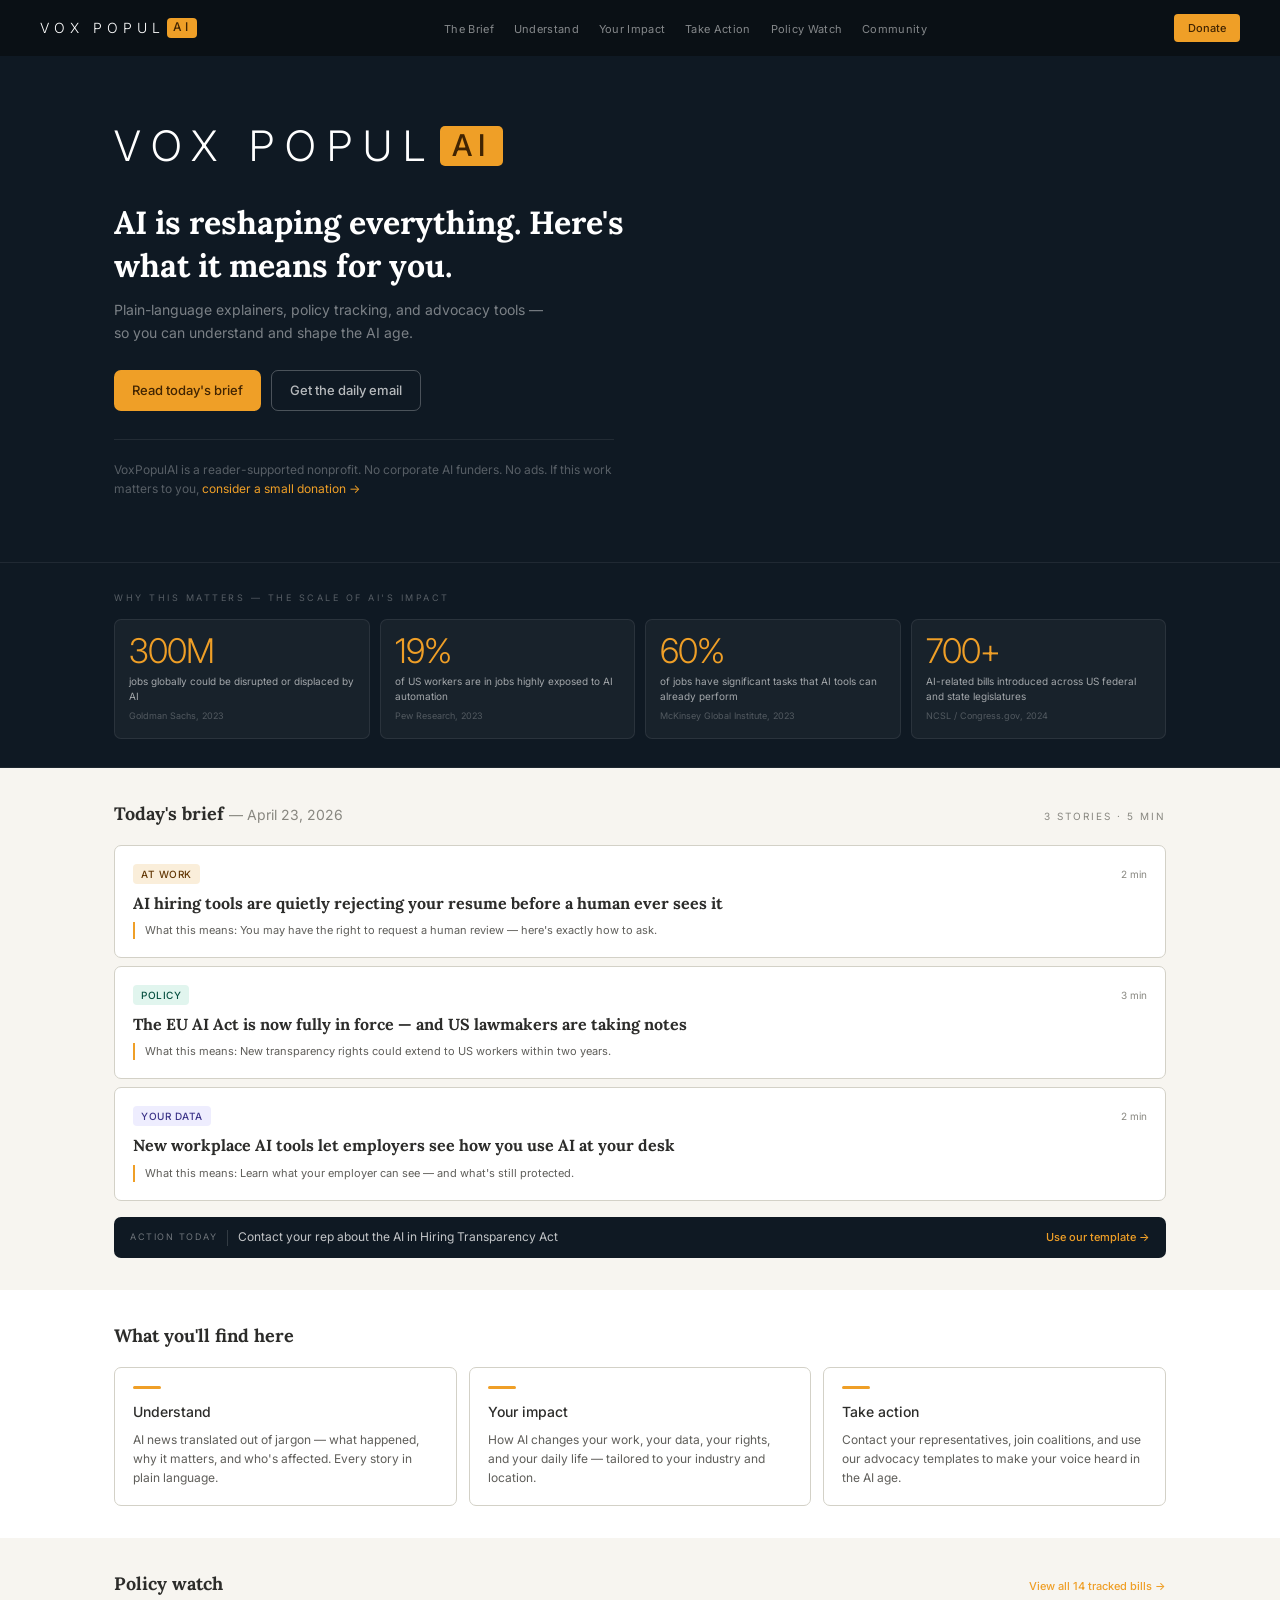
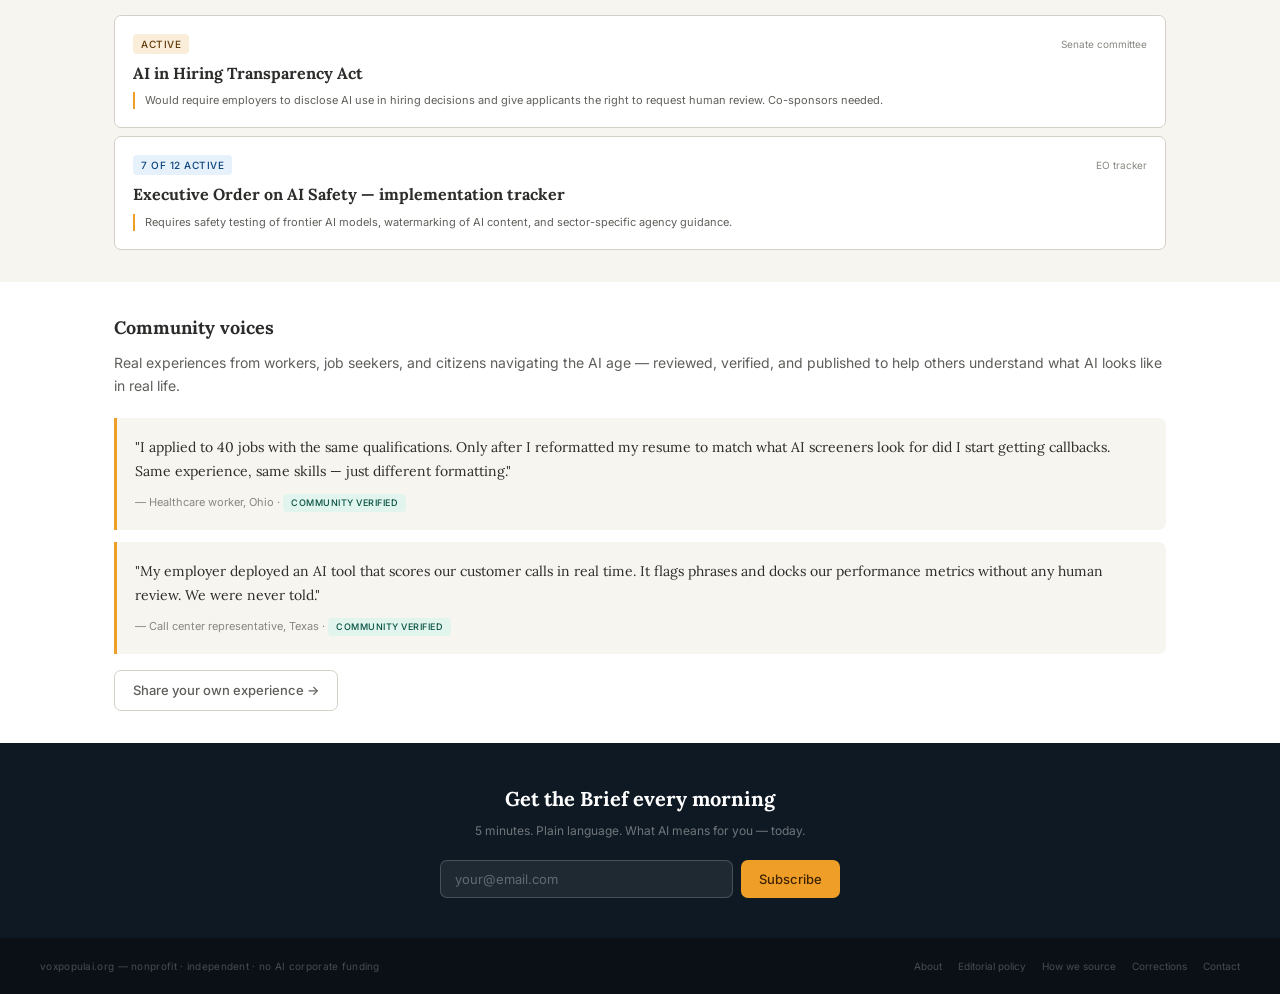
==== index.html @ 1876ee2d "Initial commit — VoxPopulAI full site" ====
<!DOCTYPE html>
<html lang="en">
<head>
  <meta charset="UTF-8">
  <meta name="viewport" content="width=device-width, initial-scale=1.0">
  <meta name="description" content="VoxPopulAI — AI news explained in plain language. What the AI deluge means for your work, your rights, and your voice.">
  <title>VoxPopulAI — Voice of the People in the AI Age</title>
  <link rel="stylesheet" href="assets/css/styles.css">
  <link rel="icon" href="data:image/svg+xml,<svg xmlns='http://www.w3.org/2000/svg' viewBox='0 0 32 32'><rect width='32' height='32' rx='4' fill='%230F1923'/><text y='24' x='4' font-size='18' fill='%23EF9F27' font-family='sans-serif'>AI</text></svg>">
</head>
<body>

<!-- ── Navigation ── -->
<nav class="nav" role="navigation" aria-label="Main navigation">
  <a href="index.html" class="nav__logo" aria-label="VoxPopulAI home">
    VOX POPUL<span class="nav__logo-ai">AI</span>
  </a>
  <ul class="nav__links" role="list">
    <li><a href="brief.html">The Brief</a></li>
    <li><a href="#understand">Understand</a></li>
    <li><a href="#impact">Your Impact</a></li>
    <li><a href="take-action.html">Take Action</a></li>
    <li><a href="policy-watch.html">Policy Watch</a></li>
    <li><a href="#community">Community</a></li>
  </ul>
  <div class="nav__right">
    <button class="btn--donate" data-donate-open aria-label="Donate to VoxPopulAI">Donate</button>
    <button class="nav__hamburger" aria-label="Open menu" aria-expanded="false">
      <span></span><span></span><span></span>
    </button>
  </div>
</nav>

<div class="nav__mobile-menu" role="navigation" aria-label="Mobile navigation">
  <a href="brief.html">The Brief</a>
  <a href="#understand">Understand</a>
  <a href="#impact">Your Impact</a>
  <a href="take-action.html">Take Action</a>
  <a href="policy-watch.html">Policy Watch</a>
  <a href="#community">Community</a>
  <a href="#" class="donate-link" data-donate-open>Donate — $1 · $3 · $5</a>
</div>

<!-- ── Donate Modal ── -->
<div id="donate-overlay" class="donate-overlay" role="dialog" aria-modal="true" aria-label="Donate to VoxPopulAI">
  <div class="donate-modal">
    <div id="donate-form-content">
      <div class="donate-modal__header">
        <div>
          <div class="donate-modal__title">Support VoxPopulAI</div>
          <div class="donate-modal__subtitle">Independent AI journalism.<br>No corporate funders. No ads. Just you.</div>
        </div>
        <button class="donate-modal__close" data-donate-close aria-label="Close donate dialog">×</button>
      </div>
      <div class="donate-freq">
        <button class="donate-freq__btn" data-freq="once">One time</button>
        <button class="donate-freq__btn" data-freq="monthly">Monthly</button>
      </div>
      <div class="donate-amounts">
        <button class="donate-amt" data-amount="1">$1</button>
        <button class="donate-amt" data-amount="3">$3</button>
        <button class="donate-amt" data-amount="5">$5</button>
      </div>
      <div class="donate-custom">
        <span class="donate-custom__prefix">$</span>
        <input id="donate-custom-input" type="number" min="1" placeholder="Other amount" aria-label="Custom donation amount">
      </div>
      <div class="donate-impact" id="donate-impact-msg">$3 covers one day of The Brief for 12 readers.</div>
      <button class="donate-confirm" id="donate-confirm">Donate $3 →</button>
      <div class="donate-legal">VoxPopulAI is a 501(c)(3) nonprofit. Your contribution is tax-deductible. Processed securely via Stripe.</div>
    </div>
    <div id="donate-thanks" class="donate-thanks" style="display:none">
      <div class="donate-thanks__icon">✓</div>
      <div class="donate-thanks__title">Thank you.</div>
      <div class="donate-thanks__msg">Your support keeps VoxPopulAI independent and free for everyone. A receipt is on its way to your email.</div>
      <button class="btn btn--amber btn--full" data-donate-close>Back to VoxPopulAI</button>
    </div>
  </div>
</div>

<!-- ── Hero ── -->
<header class="hero" role="banner">
  <div class="container">
    <div class="hero__logo" aria-label="Vox PopulAI">
      VOX POPUL<span class="hero__logo-ai">AI</span>
    </div>
    <h1 class="hero__headline">AI is reshaping everything. Here's what it means for you.</h1>
    <p class="hero__sub">Plain-language explainers, policy tracking, and advocacy tools — so you can understand and shape the AI age.</p>
    <div class="hero__actions">
      <a href="brief.html" class="btn btn--amber">Read today's brief</a>
      <a href="#newsletter" class="btn btn--outline">Get the daily email</a>
    </div>
    <p class="hero__footnote">
      VoxPopulAI is a reader-supported nonprofit. No corporate AI funders. No ads.
      If this work matters to you, <a href="#" data-donate-open>consider a small donation →</a>
    </p>
  </div>
</header>

<!-- ── Metrics Strip ── -->
<section class="metrics" aria-label="AI impact statistics">
  <div class="container">
    <p class="metrics__label">Why this matters — the scale of AI's impact</p>
    <div class="metrics__grid">
      <div class="metric">
        <div class="metric__number">300M</div>
        <div class="metric__desc">jobs globally could be disrupted or displaced by AI</div>
        <div class="metric__source">Goldman Sachs, 2023</div>
      </div>
      <div class="metric">
        <div class="metric__number">19%</div>
        <div class="metric__desc">of US workers are in jobs highly exposed to AI automation</div>
        <div class="metric__source">Pew Research, 2023</div>
      </div>
      <div class="metric">
        <div class="metric__number">60%</div>
        <div class="metric__desc">of jobs have significant tasks that AI tools can already perform</div>
        <div class="metric__source">McKinsey Global Institute, 2023</div>
      </div>
      <div class="metric">
        <div class="metric__number">700+</div>
        <div class="metric__desc">AI-related bills introduced across US federal and state legislatures</div>
        <div class="metric__source">NCSL / Congress.gov, 2024</div>
      </div>
    </div>
  </div>
</section>

<!-- ── Today's Brief ── -->
<section class="section section--surface" id="brief" aria-label="Today's brief">
  <div class="container">
    <div class="section__header">
      <h2 class="section__title">Today's brief <span style="font-size:14px;font-weight:400;color:var(--color-text-faint);font-family:var(--font-sans)">— April 23, 2026</span></h2>
      <span class="section__meta">3 stories · 5 min</span>
    </div>

    <article class="card mb-8" aria-label="AI hiring story">
      <div class="card__meta">
        <span class="badge badge--amber">At work</span>
        <span class="card__read-time">2 min</span>
      </div>
      <h3 class="card__headline"><a href="article.html">AI hiring tools are quietly rejecting your resume before a human ever sees it</a></h3>
      <p class="card__means">What this means: You may have the right to request a human review — here's exactly how to ask.</p>
    </article>

    <article class="card mb-8" aria-label="EU AI Act story">
      <div class="card__meta">
        <span class="badge badge--teal">Policy</span>
        <span class="card__read-time">3 min</span>
      </div>
      <h3 class="card__headline"><a href="article.html">The EU AI Act is now fully in force — and US lawmakers are taking notes</a></h3>
      <p class="card__means">What this means: New transparency rights could extend to US workers within two years.</p>
    </article>

    <article class="card" aria-label="Workplace AI monitoring story">
      <div class="card__meta">
        <span class="badge badge--purple">Your data</span>
        <span class="card__read-time">2 min</span>
      </div>
      <h3 class="card__headline"><a href="article.html">New workplace AI tools let employers see how you use AI at your desk</a></h3>
      <p class="card__means">What this means: Learn what your employer can see — and what's still protected.</p>
    </article>

    <div class="action-bar" role="complementary" aria-label="Today's action">
      <span class="action-bar__label">Action today</span>
      <div class="action-bar__divider"></div>
      <span class="action-bar__text">Contact your rep about the AI in Hiring Transparency Act</span>
      <a href="take-action.html" class="action-bar__cta">Use our template →</a>
    </div>
  </div>
</section>

<!-- ── What You'll Find Here ── -->
<section class="section section--white" id="understand" aria-label="Site pillars">
  <div class="container">
    <h2 class="section__title mb-16">What you'll find here</h2>
    <div class="pillars">
      <div class="pillar">
        <div class="pillar__bar"></div>
        <h3 class="pillar__title">Understand</h3>
        <p class="pillar__desc">AI news translated out of jargon — what happened, why it matters, and who's affected. Every story in plain language.</p>
      </div>
      <div class="pillar" id="impact">
        <div class="pillar__bar"></div>
        <h3 class="pillar__title">Your impact</h3>
        <p class="pillar__desc">How AI changes your work, your data, your rights, and your daily life — tailored to your industry and location.</p>
      </div>
      <div class="pillar">
        <div class="pillar__bar"></div>
        <h3 class="pillar__title">Take action</h3>
        <p class="pillar__desc">Contact your representatives, join coalitions, and use our advocacy templates to make your voice heard in the AI age.</p>
      </div>
    </div>
  </div>
</section>

<!-- ── Policy Watch Teaser ── -->
<section class="section section--surface" aria-label="Policy watch preview">
  <div class="container">
    <div class="section__header">
      <h2 class="section__title">Policy watch</h2>
      <a href="policy-watch.html" class="section__link">View all 14 tracked bills →</a>
    </div>
    <div class="card mb-8">
      <div class="card__meta">
        <span class="badge badge--amber">Active</span>
        <span class="card__read-time">Senate committee</span>
      </div>
      <h3 class="card__headline">AI in Hiring Transparency Act</h3>
      <p class="card__means">Would require employers to disclose AI use in hiring decisions and give applicants the right to request human review. Co-sponsors needed.</p>
    </div>
    <div class="card">
      <div class="card__meta">
        <span class="badge badge--blue">7 of 12 active</span>
        <span class="card__read-time">EO tracker</span>
      </div>
      <h3 class="card__headline">Executive Order on AI Safety — implementation tracker</h3>
      <p class="card__means">Requires safety testing of frontier AI models, watermarking of AI content, and sector-specific agency guidance.</p>
    </div>
  </div>
</section>

<!-- ── Community ── -->
<section class="section section--white" id="community" aria-label="Community voices">
  <div class="container">
    <h2 class="section__title mb-8">Community voices</h2>
    <p style="font-size:14px;color:var(--color-text-muted);margin-bottom:20px;line-height:1.7">Real experiences from workers, job seekers, and citizens navigating the AI age — reviewed, verified, and published to help others understand what AI looks like in real life.</p>
    <div style="display:grid;grid-template-columns:1fr;gap:12px">
      <blockquote style="background:var(--color-surface);border-radius:var(--radius-md);padding:18px;border-left:3px solid var(--color-amber);border-radius:0 var(--radius-md) var(--radius-md) 0">
        <p style="font-family:var(--font-serif);font-size:14px;color:var(--color-text);line-height:1.7;margin-bottom:10px">"I applied to 40 jobs with the same qualifications. Only after I reformatted my resume to match what AI screeners look for did I start getting callbacks. Same experience, same skills — just different formatting."</p>
        <footer style="font-size:11px;color:var(--color-text-faint)">— Healthcare worker, Ohio · <span class="badge badge--teal" style="font-size:9px">Community verified</span></footer>
      </blockquote>
      <blockquote style="background:var(--color-surface);border-radius:var(--radius-md);padding:18px;border-left:3px solid var(--color-amber);border-radius:0 var(--radius-md) var(--radius-md) 0">
        <p style="font-family:var(--font-serif);font-size:14px;color:var(--color-text);line-height:1.7;margin-bottom:10px">"My employer deployed an AI tool that scores our customer calls in real time. It flags phrases and docks our performance metrics without any human review. We were never told."</p>
        <footer style="font-size:11px;color:var(--color-text-faint)">— Call center representative, Texas · <span class="badge badge--teal" style="font-size:9px">Community verified</span></footer>
      </blockquote>
    </div>
    <div style="margin-top:16px">
      <a href="take-action.html#story" class="btn btn--ghost">Share your own experience →</a>
    </div>
  </div>
</section>

<!-- ── Newsletter ── -->
<section class="newsletter" id="newsletter" aria-label="Newsletter signup">
  <div class="container">
    <h2 class="newsletter__title">Get the Brief every morning</h2>
    <p class="newsletter__sub">5 minutes. Plain language. What AI means for you — today.</p>
    <form class="newsletter__form" action="#" method="post" aria-label="Email signup form">
      <input class="newsletter__input" type="email" name="email" placeholder="your@email.com" required aria-label="Your email address">
      <button type="submit" class="btn btn--amber">Subscribe</button>
    </form>
  </div>
</section>

<!-- ── Footer ── -->
<footer class="footer" role="contentinfo">
  <span class="footer__note">voxpopulai.org — nonprofit · independent · no AI corporate funding</span>
  <nav class="footer__links" aria-label="Footer navigation">
    <a href="about.html">About</a>
    <a href="editorial-policy.html">Editorial policy</a>
    <a href="how-we-source.html">How we source</a>
    <a href="corrections.html">Corrections</a>
    <a href="contact.html">Contact</a>
  </nav>
</footer>

<script src="assets/js/main.js"></script>
</body>
</html>
---- assets/css/styles.css ----
@import url('https://fonts.googleapis.com/css2?family=Inter:wght@300;400;500&family=Lora:ital,wght@0,400;0,500;1,400&display=swap');

/* ── Reset & Base ────────────────────────────────── */
*, *::before, *::after { box-sizing: border-box; margin: 0; padding: 0; }
html { scroll-behavior: smooth; }
body { font-family: var(--font-sans); font-size: 16px; color: var(--color-text); background: #fff; line-height: 1.6; -webkit-font-smoothing: antialiased; }
img { max-width: 100%; display: block; }
a { color: inherit; text-decoration: none; }
button { font-family: inherit; cursor: pointer; }
input, textarea, select { font-family: inherit; }

/* ── Design Tokens ───────────────────────────────── */
:root {
  --font-sans: 'Inter', system-ui, -apple-system, sans-serif;
  --font-serif: 'Lora', Georgia, serif;

  --color-dark:        #0F1923;
  --color-darker:      #0A1015;
  --color-amber:       #EF9F27;
  --color-amber-text:  #412402;
  --color-amber-light: #FAEEDA;
  --color-amber-mid:   #BA7517;

  --color-teal:        #1D9E75;
  --color-teal-light:  #E1F5EE;
  --color-teal-border: #9FE1CB;
  --color-teal-text:   #085041;

  --color-blue:        #185FA5;
  --color-blue-light:  #E6F1FB;
  --color-blue-border: #B5D4F4;
  --color-blue-text:   #0C447C;

  --color-purple:      #534AB7;
  --color-purple-light:#EEEDFE;
  --color-purple-border:#CECBF6;
  --color-purple-text: #3C3489;

  --color-coral:       #D85A30;
  --color-coral-light: #FAECE7;
  --color-coral-text:  #712B13;

  --color-surface:     #F7F5F0;
  --color-border:      #D3D1C7;
  --color-border-light:#EAE8E2;
  --color-text:        #2C2C2A;
  --color-text-muted:  #5F5E5A;
  --color-text-faint:  #888780;

  --radius-sm: 4px;
  --radius-md: 7px;
  --radius-lg: 10px;
  --radius-xl: 14px;

  --shadow-sm: 0 1px 3px rgba(0,0,0,0.06);
  --max-width: 1100px;
  --content-width: 720px;
}

/* ── Layout ──────────────────────────────────────── */
.container { width: 100%; max-width: var(--max-width); margin: 0 auto; padding: 0 24px; }
.container--narrow { max-width: var(--content-width); }

/* ── Navigation ──────────────────────────────────── */
.nav {
  background: var(--color-darker);
  padding: 0 24px;
  height: 56px;
  display: flex;
  align-items: center;
  justify-content: space-between;
  position: sticky;
  top: 0;
  z-index: 100;
  gap: 20px;
}
.nav__logo {
  font-size: 14px;
  font-weight: 300;
  letter-spacing: 5px;
  color: #fff;
  display: flex;
  align-items: center;
  flex-shrink: 0;
  text-decoration: none;
}
.nav__logo-ai {
  background: var(--color-amber);
  color: var(--color-amber-text);
  font-weight: 500;
  padding: 1px 6px 2px;
  border-radius: var(--radius-sm);
  margin-left: 2px;
  letter-spacing: 3px;
  font-size: 12px;
  display: inline-block;
  vertical-align: middle;
  line-height: 1.4;
}
.nav__links {
  display: none;
  gap: 20px;
  list-style: none;
  flex: 1;
  justify-content: center;
}
.nav__links a {
  font-size: 11px;
  color: rgba(255,255,255,0.5);
  letter-spacing: 0.3px;
  transition: color 0.15s;
  padding: 4px 0;
}
.nav__links a:hover, .nav__links a.active { color: #fff; }
.nav__links a.active { color: var(--color-amber); font-weight: 500; }
.nav__right { display: flex; align-items: center; gap: 10px; flex-shrink: 0; }
.nav__hamburger {
  display: flex;
  flex-direction: column;
  gap: 5px;
  background: none;
  border: none;
  padding: 4px;
  cursor: pointer;
}
.nav__hamburger span {
  display: block;
  width: 20px;
  height: 1.5px;
  background: rgba(255,255,255,0.6);
  border-radius: 1px;
  transition: transform 0.2s, opacity 0.2s;
}
.nav__hamburger.open span:nth-child(1) { transform: translateY(6.5px) rotate(45deg); }
.nav__hamburger.open span:nth-child(2) { opacity: 0; }
.nav__hamburger.open span:nth-child(3) { transform: translateY(-6.5px) rotate(-45deg); }
.nav__mobile-menu {
  display: none;
  background: var(--color-dark);
  border-top: 0.5px solid rgba(255,255,255,0.08);
  position: absolute;
  top: 56px;
  left: 0;
  right: 0;
  z-index: 99;
}
.nav__mobile-menu.open { display: block; }
.nav__mobile-menu a {
  display: block;
  padding: 14px 24px;
  font-size: 14px;
  color: rgba(255,255,255,0.7);
  border-bottom: 0.5px solid rgba(255,255,255,0.06);
  transition: color 0.15s;
}
.nav__mobile-menu a:hover { color: #fff; }
.nav__mobile-menu a.donate-link {
  color: var(--color-amber);
  font-weight: 500;
  display: flex;
  align-items: center;
  justify-content: space-between;
}

/* ── Buttons ─────────────────────────────────────── */
.btn {
  display: inline-flex;
  align-items: center;
  gap: 6px;
  padding: 9px 18px;
  border-radius: var(--radius-md);
  font-size: 13px;
  font-weight: 500;
  border: none;
  cursor: pointer;
  transition: opacity 0.15s, transform 0.1s;
  text-decoration: none;
  white-space: nowrap;
}
.btn:active { transform: scale(0.98); }
.btn--amber { background: var(--color-amber); color: var(--color-amber-text); }
.btn--amber:hover { opacity: 0.88; }
.btn--dark { background: var(--color-dark); color: var(--color-amber); }
.btn--dark:hover { opacity: 0.88; }
.btn--outline { background: transparent; border: 0.5px solid rgba(255,255,255,0.25); color: rgba(255,255,255,0.7); }
.btn--outline:hover { border-color: rgba(255,255,255,0.5); color: #fff; }
.btn--ghost { background: transparent; border: 0.5px solid var(--color-border); color: var(--color-text-muted); }
.btn--ghost:hover { background: var(--color-surface); }
.btn--sm { padding: 6px 12px; font-size: 11px; }
.btn--full { width: 100%; justify-content: center; }

/* Donate button in nav */
.btn--donate { background: var(--color-amber); color: var(--color-amber-text); padding: 7px 14px; font-size: 11px; font-weight: 500; border-radius: var(--radius-sm); border: none; }
.btn--donate:hover { opacity: 0.88; }

/* ── Donate Modal ────────────────────────────────── */
.donate-overlay {
  display: none;
  position: fixed;
  inset: 0;
  background: rgba(0,0,0,0.4);
  z-index: 200;
  align-items: flex-start;
  justify-content: flex-end;
  padding: 68px 24px 0;
}
.donate-overlay.open { display: flex; }
.donate-modal {
  background: #fff;
  border-radius: var(--radius-lg);
  padding: 24px;
  width: 100%;
  max-width: 340px;
  box-shadow: 0 8px 32px rgba(0,0,0,0.15);
}
.donate-modal__header { display: flex; justify-content: space-between; align-items: flex-start; margin-bottom: 16px; }
.donate-modal__title { font-size: 15px; font-weight: 500; color: var(--color-text); }
.donate-modal__subtitle { font-size: 11px; color: var(--color-text-faint); margin-top: 3px; line-height: 1.5; }
.donate-modal__close { background: none; border: none; font-size: 20px; color: var(--color-border); cursor: pointer; line-height: 1; padding: 0; }
.donate-freq { display: flex; gap: 6px; margin-bottom: 14px; }
.donate-freq__btn { flex: 1; padding: 6px; border: 0.5px solid var(--color-border); border-radius: 20px; background: #fff; font-size: 11px; color: var(--color-text-muted); cursor: pointer; transition: all 0.15s; }
.donate-freq__btn.active { background: var(--color-dark); color: var(--color-amber); border-color: var(--color-dark); }
.donate-amounts { display: grid; grid-template-columns: repeat(3,1fr); gap: 8px; margin-bottom: 12px; }
.donate-amt {
  padding: 14px 8px;
  border: 0.5px solid var(--color-border);
  border-radius: var(--radius-md);
  background: #fff;
  font-size: 20px;
  font-weight: 300;
  color: var(--color-text);
  cursor: pointer;
  transition: all 0.15s;
  text-align: center;
}
.donate-amt:hover { border-color: var(--color-amber); color: var(--color-amber); }
.donate-amt.active { background: var(--color-amber); border-color: var(--color-amber); color: var(--color-amber-text); font-weight: 500; }
.donate-custom { position: relative; margin-bottom: 12px; }
.donate-custom__prefix { position: absolute; left: 12px; top: 50%; transform: translateY(-50%); color: var(--color-text-faint); font-size: 14px; }
.donate-custom input { width: 100%; border: 0.5px solid var(--color-border); border-radius: var(--radius-md); padding: 10px 14px 10px 26px; font-size: 14px; color: var(--color-text); }
.donate-custom input:focus { outline: none; border-color: var(--color-amber); }
.donate-impact { background: var(--color-surface); border-radius: var(--radius-md); padding: 10px 12px; font-size: 11px; color: var(--color-text-muted); line-height: 1.6; margin-bottom: 12px; }
.donate-confirm { width: 100%; background: var(--color-amber); color: var(--color-amber-text); border: none; border-radius: var(--radius-md); padding: 12px; font-size: 13px; font-weight: 500; cursor: pointer; transition: opacity 0.15s; margin-bottom: 8px; }
.donate-confirm:hover { opacity: 0.88; }
.donate-legal { font-size: 10px; color: var(--color-text-faint); text-align: center; line-height: 1.5; }
.donate-thanks { text-align: center; padding: 12px 0; }
.donate-thanks__icon { font-size: 36px; color: var(--color-teal); margin-bottom: 10px; }
.donate-thanks__title { font-size: 16px; font-weight: 500; color: var(--color-text); margin-bottom: 6px; }
.donate-thanks__msg { font-size: 12px; color: var(--color-text-muted); line-height: 1.6; margin-bottom: 16px; }

/* ── Badges ──────────────────────────────────────── */
.badge {
  display: inline-block;
  font-size: 10px;
  font-weight: 500;
  padding: 2px 8px;
  border-radius: var(--radius-sm);
  letter-spacing: 0.5px;
  text-transform: uppercase;
  white-space: nowrap;
}
.badge--amber  { background: var(--color-amber-light); color: #633806; }
.badge--teal   { background: var(--color-teal-light);  color: var(--color-teal-text); }
.badge--blue   { background: var(--color-blue-light);  color: var(--color-blue-text); }
.badge--purple { background: var(--color-purple-light); color: var(--color-purple-text); }
.badge--coral  { background: var(--color-coral-light); color: var(--color-coral-text); }
.badge--gray   { background: #F1EFE8; color: #444441; }
.badge--green  { background: var(--color-teal-light);  color: var(--color-teal-text); }

/* ── Hero Section ────────────────────────────────── */
.hero {
  background: var(--color-dark);
  padding: 48px 24px 56px;
  border-bottom: 0.5px solid rgba(255,255,255,0.07);
}
.hero__logo {
  font-size: 28px;
  font-weight: 300;
  letter-spacing: 9px;
  color: #fff;
  display: flex;
  align-items: center;
  margin-bottom: 22px;
  flex-wrap: wrap;
  gap: 4px;
}
.hero__logo-ai {
  background: var(--color-amber);
  color: var(--color-amber-text);
  font-weight: 500;
  padding: 3px 11px 5px;
  border-radius: 5px;
  letter-spacing: 5px;
  font-size: 24px;
  display: inline-block;
  vertical-align: middle;
  line-height: 1;
}
.hero__headline {
  font-family: var(--font-serif);
  font-size: 26px;
  color: #fff;
  line-height: 1.35;
  max-width: 520px;
  margin-bottom: 10px;
}
.hero__sub {
  font-size: 14px;
  color: rgba(255,255,255,0.45);
  line-height: 1.65;
  max-width: 440px;
  margin-bottom: 26px;
}
.hero__actions { display: flex; gap: 10px; flex-wrap: wrap; }
.hero__footnote {
  margin-top: 28px;
  padding-top: 20px;
  border-top: 0.5px solid rgba(255,255,255,0.08);
  font-size: 12px;
  color: rgba(255,255,255,0.3);
  line-height: 1.6;
  max-width: 500px;
}
.hero__footnote a { color: var(--color-amber); }

/* ── Metrics Strip ───────────────────────────────── */
.metrics {
  background: var(--color-dark);
  padding: 24px;
  border-bottom: 0.5px solid rgba(255,255,255,0.06);
}
.metrics__label { font-size: 9px; letter-spacing: 2.5px; color: rgba(255,255,255,0.3); text-transform: uppercase; margin-bottom: 14px; }
.metrics__grid { display: grid; grid-template-columns: repeat(2,1fr); gap: 10px; }
.metric {
  background: rgba(255,255,255,0.04);
  border: 0.5px solid rgba(255,255,255,0.08);
  border-radius: var(--radius-md);
  padding: 14px;
}
.metric__number { font-size: 28px; font-weight: 300; color: var(--color-amber); letter-spacing: -1px; line-height: 1; margin-bottom: 6px; }
.metric__desc { font-size: 10px; color: rgba(255,255,255,0.6); line-height: 1.5; margin-bottom: 5px; }
.metric__source { font-size: 9px; color: rgba(255,255,255,0.25); }

/* ── Section Headers ─────────────────────────────── */
.section { padding: 28px 24px; }
.section--dark { background: var(--color-dark); }
.section--surface { background: var(--color-surface); }
.section--white { background: #fff; }
.section__header { display: flex; justify-content: space-between; align-items: baseline; margin-bottom: 16px; flex-wrap: wrap; gap: 8px; }
.section__title { font-family: var(--font-serif); font-size: 18px; color: var(--color-text); }
.section__title--light { color: #fff; }
.section__meta { font-size: 10px; letter-spacing: 2px; color: var(--color-text-faint); text-transform: uppercase; }
.section__link { font-size: 11px; color: var(--color-amber); font-weight: 500; }

/* ── Story Cards ─────────────────────────────────── */
.card {
  background: #fff;
  border: 0.5px solid var(--color-border);
  border-radius: var(--radius-md);
  padding: 18px;
  transition: border-color 0.15s;
}
.card:hover { border-color: #B4B2A9; }
.card__meta { display: flex; justify-content: space-between; align-items: center; margin-bottom: 8px; }
.card__read-time { font-size: 10px; color: var(--color-text-faint); }
.card__headline {
  font-family: var(--font-serif);
  font-size: 16px;
  color: var(--color-text);
  line-height: 1.4;
  margin-bottom: 8px;
}
.card__means {
  font-size: 11px;
  color: var(--color-text-muted);
  border-left: 2px solid var(--color-amber);
  padding-left: 10px;
  line-height: 1.55;
  border-radius: 0;
}
.card--small .card__headline { font-size: 13px; }

/* ── Action Bar ──────────────────────────────────── */
.action-bar {
  background: var(--color-dark);
  border-radius: var(--radius-md);
  padding: 12px 16px;
  display: flex;
  align-items: center;
  gap: 10px;
  margin-top: 16px;
  flex-wrap: wrap;
}
.action-bar__label { font-size: 9px; letter-spacing: 1.5px; color: rgba(255,255,255,0.4); text-transform: uppercase; flex-shrink: 0; }
.action-bar__divider { width: 0.5px; height: 16px; background: rgba(255,255,255,0.15); flex-shrink: 0; }
.action-bar__text { font-size: 12px; color: rgba(255,255,255,0.75); flex: 1; line-height: 1.4; }
.action-bar__cta { font-size: 11px; color: var(--color-amber); white-space: nowrap; font-weight: 500; }

/* ── Pillar Cards ────────────────────────────────── */
.pillars { display: grid; grid-template-columns: 1fr; gap: 12px; }
.pillar {
  border: 0.5px solid var(--color-border);
  border-radius: var(--radius-md);
  padding: 18px;
  background: #fff;
}
.pillar__bar { width: 28px; height: 3px; background: var(--color-amber); border-radius: 2px; margin-bottom: 12px; }
.pillar__title { font-size: 14px; font-weight: 500; color: var(--color-text); margin-bottom: 6px; }
.pillar__desc { font-size: 12px; color: var(--color-text-muted); line-height: 1.6; }

/* ── Policy Tier Headers ─────────────────────────── */
.tier-header {
  padding: 9px 24px;
  display: flex;
  align-items: center;
  justify-content: space-between;
  border-bottom: 0.5px solid;
}
.tier-header--global { background: var(--color-teal-light); border-color: var(--color-teal-border); }
.tier-header--federal { background: var(--color-blue-light); border-color: var(--color-blue-border); }
.tier-header--state   { background: var(--color-purple-light); border-color: var(--color-purple-border); }
.tier-header--local   { background: var(--color-amber-light); border-color: #FAC775; }
.tier-header__bar { width: 3px; height: 18px; border-radius: 2px; flex-shrink: 0; }
.tier-header__bar--global { background: var(--color-teal); }
.tier-header__bar--federal { background: var(--color-blue); }
.tier-header__bar--state   { background: var(--color-purple); }
.tier-header__bar--local   { background: var(--color-amber-mid); }
.tier-header__label { font-size: 10px; letter-spacing: 2px; font-weight: 500; text-transform: uppercase; margin-left: 8px; }
.tier-header__label--global { color: var(--color-teal-text); }
.tier-header__label--federal { color: var(--color-blue-text); }
.tier-header__label--state   { color: var(--color-purple-text); }
.tier-header__label--local   { color: #633806; }
.tier-header__left { display: flex; align-items: center; }
.tier-header__right { font-size: 11px; font-weight: 500; }
.tier-header__right--global { color: var(--color-teal); }
.tier-header__right--state   { color: var(--color-purple); }
.tier-header__right--local   { color: var(--color-amber-mid); }

/* Bridge between tiers */
.tier-bridge {
  background: #F0EEE8;
  padding: 14px 24px;
  display: flex;
  align-items: center;
  gap: 12px;
  border-top: 0.5px solid var(--color-border);
  border-bottom: 0.5px solid var(--color-border);
}
.tier-bridge__arrow { font-size: 14px; color: #B4B2A9; flex-shrink: 0; }
.tier-bridge__text { font-size: 12px; color: var(--color-text-muted); line-height: 1.6; }
.tier-bridge__text strong { color: var(--color-text); }

/* ── Bill Cards ──────────────────────────────────── */
.tier-content { background: #FAFAFA; padding: 16px 24px; border-bottom: 0.5px solid var(--color-border); }
.bill {
  background: #fff;
  border: 0.5px solid var(--color-border);
  border-radius: var(--radius-md);
  padding: 14px 16px;
  margin-bottom: 8px;
  transition: border-color 0.15s;
}
.bill:last-child { margin-bottom: 0; }
.bill:hover { border-color: #B4B2A9; }
.bill--global { border-left: 3px solid var(--color-teal); border-radius: 0 var(--radius-md) var(--radius-md) 0; }
.bill--federal { border-left: 3px solid var(--color-blue); border-radius: 0 var(--radius-md) var(--radius-md) 0; }
.bill--state   { border-left: 3px solid var(--color-purple); border-radius: 0 var(--radius-md) var(--radius-md) 0; }
.bill--local   { border-left: 3px solid var(--color-amber-mid); border-radius: 0 var(--radius-md) var(--radius-md) 0; }
.bill__header { display: flex; justify-content: space-between; align-items: flex-start; margin-bottom: 6px; }
.bill__title { font-size: 13px; font-weight: 500; color: var(--color-text); line-height: 1.4; margin-top: 6px; }
.bill__desc { font-size: 11px; color: var(--color-text-muted); line-height: 1.5; }
.bill__expand { font-size: 11px; color: var(--color-text-faint); background: none; border: none; cursor: pointer; flex-shrink: 0; margin-left: 8px; white-space: nowrap; }
.bill__expand:hover { color: var(--color-text); }
.bill__details {
  display: none;
  margin-top: 10px;
  padding-top: 10px;
  border-top: 0.5px solid var(--color-border-light);
  font-size: 12px;
  color: var(--color-text-muted);
  line-height: 1.7;
}
.bill__details.open { display: block; }

/* ── Location Widget ─────────────────────────────── */
.location-bar {
  background: #fff;
  padding: 16px 24px;
  border-bottom: 0.5px solid var(--color-border);
  display: flex;
  align-items: center;
  justify-content: space-between;
  gap: 12px;
  flex-wrap: wrap;
}
.location-bar__info { flex: 1; }
.location-bar__title { font-size: 13px; font-weight: 500; color: var(--color-text); margin-bottom: 2px; }
.location-bar__sub { font-size: 11px; color: var(--color-text-faint); }
.location-bar__controls { display: flex; gap: 8px; align-items: center; flex-wrap: wrap; }
.location-bar__set { display: none; align-items: center; gap: 10px; }
.location-bar__set.visible { display: flex; }
.location-dot { width: 8px; height: 8px; border-radius: 50%; background: var(--color-teal); flex-shrink: 0; }
.saved-pill { font-size: 10px; color: var(--color-text-faint); background: #F1EFE8; padding: 2px 8px; border-radius: var(--radius-sm); }
.location-bar__default { display: flex; align-items: center; gap: 8px; width: 100%; }
.location-bar__default.hidden { display: none; }
select.location-select { border: 0.5px solid var(--color-border); border-radius: var(--radius-md); padding: 8px 12px; font-size: 12px; color: var(--color-text); background: #fff; cursor: pointer; }

/* ── Newsletter ──────────────────────────────────── */
.newsletter { background: var(--color-dark); padding: 36px 24px; text-align: center; }
.newsletter__title { font-family: var(--font-serif); font-size: 20px; color: #fff; margin-bottom: 6px; }
.newsletter__sub { font-size: 12px; color: rgba(255,255,255,0.4); margin-bottom: 20px; }
.newsletter__form { display: flex; gap: 8px; max-width: 400px; margin: 0 auto; flex-wrap: wrap; }
.newsletter__input { flex: 1; min-width: 180px; background: rgba(255,255,255,0.07); border: 0.5px solid rgba(255,255,255,0.18); color: #fff; border-radius: var(--radius-md); padding: 10px 14px; font-size: 13px; }
.newsletter__input::placeholder { color: rgba(255,255,255,0.3); }
.newsletter__input:focus { outline: none; border-color: rgba(255,255,255,0.4); }

/* ── Footer ──────────────────────────────────────── */
.footer {
  background: var(--color-darker);
  padding: 18px 24px;
  display: flex;
  justify-content: space-between;
  align-items: center;
  flex-wrap: wrap;
  gap: 12px;
}
.footer__note { font-size: 10px; color: rgba(255,255,255,0.25); letter-spacing: 0.3px; }
.footer__links { display: flex; gap: 16px; flex-wrap: wrap; }
.footer__links a { font-size: 10px; color: rgba(255,255,255,0.25); transition: color 0.15s; }
.footer__links a:hover { color: rgba(255,255,255,0.6); }

/* ── Article Page ────────────────────────────────── */
.article-header { background: #fff; padding: 24px; border-bottom: 0.5px solid var(--color-border); }
.article-breadcrumb { font-size: 11px; color: var(--color-text-faint); margin-bottom: 12px; }
.article-meta { display: flex; align-items: center; gap: 6px; flex-wrap: wrap; margin-bottom: 12px; }
.article-meta__dot { font-size: 10px; color: var(--color-border); }
.article-meta__date { font-size: 11px; color: var(--color-text-faint); }
.article-meta__time { font-size: 11px; color: var(--color-text-faint); }
.article__headline { font-family: var(--font-serif); font-size: 26px; color: var(--color-text); line-height: 1.3; margin-bottom: 10px; }
.article__deck { font-size: 14px; color: var(--color-text-muted); line-height: 1.65; margin-bottom: 14px; }
.article__byline { font-size: 11px; color: var(--color-text-faint); }

.tier-20sec { background: var(--color-dark); padding: 18px 24px; border-bottom: 0.5px solid rgba(255,255,255,0.06); }
.tier-20sec__label { font-size: 9px; letter-spacing: 2px; color: rgba(255,255,255,0.35); text-transform: uppercase; margin-bottom: 8px; }
.tier-20sec__text { font-size: 14px; color: rgba(255,255,255,0.85); line-height: 1.7; }

.tier-2min { background: #fff; padding: 24px; border-bottom: 0.5px solid var(--color-border); }
.tier-2min__label { font-size: 9px; letter-spacing: 2px; color: var(--color-text-faint); text-transform: uppercase; margin-bottom: 14px; }
.tier-2min__body { font-size: 14px; color: var(--color-text); line-height: 1.8; margin-bottom: 16px; }
.tier-2min__means { border-left: 2px solid var(--color-amber); padding: 14px 16px; background: var(--color-amber-light); margin: 16px 0; border-radius: 0; }
.tier-2min__means-label { font-size: 9px; letter-spacing: 1.5px; color: #854F0B; text-transform: uppercase; margin-bottom: 6px; }
.tier-2min__means-text { font-size: 13px; color: var(--color-amber-text); line-height: 1.6; }

.tier-deep { background: var(--color-surface); padding: 24px; border-bottom: 0.5px solid var(--color-border); }
.tier-deep__label { font-size: 9px; letter-spacing: 2px; color: var(--color-text-faint); text-transform: uppercase; margin-bottom: 14px; }
.tier-deep__subhead { font-family: var(--font-serif); font-size: 16px; color: var(--color-text); font-weight: 500; margin-bottom: 8px; margin-top: 18px; }
.tier-deep__subhead:first-of-type { margin-top: 0; }
.tier-deep__body { font-size: 13px; color: var(--color-text-muted); line-height: 1.8; }

/* ── Sources Panel ───────────────────────────────── */
.sources { background: #fff; padding: 20px 24px; border-bottom: 0.5px solid var(--color-border); }
.sources__label { font-size: 10px; letter-spacing: 2px; color: var(--color-text-faint); text-transform: uppercase; margin-bottom: 12px; }
.source-item { display: flex; justify-content: space-between; align-items: center; font-size: 12px; padding: 9px 12px; background: var(--color-surface); border-radius: var(--radius-md); margin-bottom: 6px; gap: 10px; }
.source-item:last-child { margin-bottom: 0; }
.source-item__name { font-weight: 500; color: var(--color-text); }
.source-item__desc { color: var(--color-text-faint); }

/* ── Take Action ─────────────────────────────────── */
.action-tabs { display: flex; gap: 6px; flex-wrap: wrap; }
.action-tab { font-size: 11px; padding: 6px 14px; border: 0.5px solid var(--color-border); border-radius: 20px; background: #fff; cursor: pointer; color: var(--color-text-muted); transition: all 0.15s; }
.action-tab:hover { border-color: #B4B2A9; color: var(--color-text); }
.action-tab.active { background: var(--color-dark); color: var(--color-amber); border-color: var(--color-dark); }

.template-subject { width: 100%; border: 0.5px solid var(--color-border); border-radius: var(--radius-md); padding: 9px 12px; font-size: 13px; color: var(--color-text); margin-bottom: 8px; }
.template-subject:focus { outline: none; border-color: #B4B2A9; }
.template-body { width: 100%; min-height: 220px; border: 0.5px solid var(--color-border); border-radius: var(--radius-md); padding: 14px; font-size: 12px; color: var(--color-text); line-height: 1.75; resize: vertical; font-family: var(--font-sans); }
.template-body:focus { outline: none; border-color: #B4B2A9; }

.phone-number-box { background: var(--color-dark); border-radius: var(--radius-md); padding: 14px 18px; display: flex; align-items: center; gap: 16px; margin-bottom: 14px; }
.phone-number { font-size: 22px; font-weight: 300; color: var(--color-amber); letter-spacing: 2px; }
.phone-label { font-size: 11px; color: rgba(255,255,255,0.4); margin-bottom: 3px; }

.phone-script { background: var(--color-surface); border-left: 3px solid var(--color-amber); border-radius: 0 var(--radius-md) var(--radius-md) 0; padding: 16px; font-size: 13px; color: var(--color-text); line-height: 1.75; }

.coalition-grid { display: grid; grid-template-columns: 1fr; gap: 10px; }
.coalition-card { background: #fff; border: 0.5px solid var(--color-border); border-radius: var(--radius-md); padding: 14px; }
.coalition-card__name { font-size: 13px; font-weight: 500; color: var(--color-text); margin-bottom: 4px; }
.coalition-card__desc { font-size: 11px; color: var(--color-text-muted); line-height: 1.55; margin-bottom: 8px; }

.deadline-item { background: #fff; border: 0.5px solid var(--color-border); border-radius: var(--radius-md); padding: 14px 16px; display: flex; justify-content: space-between; align-items: center; gap: 12px; margin-bottom: 8px; }
.deadline-item__info { flex: 1; }
.deadline-item__title { font-size: 13px; font-weight: 500; color: var(--color-text); margin-bottom: 3px; }
.deadline-item__sub { font-size: 11px; color: var(--color-text-muted); }
.deadline-item__date { text-align: right; flex-shrink: 0; }
.deadline-item__day { font-size: 15px; font-weight: 500; }
.deadline-item__day--urgent { color: var(--color-coral); }
.deadline-item__day--soon { color: var(--color-amber-mid); }
.deadline-item__day--ok { color: var(--color-text-faint); }
.deadline-item__remaining { font-size: 10px; color: var(--color-text-faint); }

/* ── Responsive: Tablet & Desktop ────────────────── */
@media (min-width: 640px) {
  .metrics__grid { grid-template-columns: repeat(4,1fr); }
  .pillars { grid-template-columns: repeat(3,1fr); }
  .coalition-grid { grid-template-columns: repeat(2,1fr); }
}

@media (min-width: 768px) {
  .nav__hamburger { display: none; }
  .nav__links { display: flex; }
  .hero { padding: 56px 40px 64px; }
  .hero__logo { font-size: 36px; letter-spacing: 11px; }
  .hero__logo-ai { font-size: 30px; letter-spacing: 6px; padding: 4px 12px 6px; }
  .hero__headline { font-size: 28px; }
  .metric__number { font-size: 34px; }
  .section { padding: 32px 40px; }
  .tier-header { padding: 10px 40px; }
  .tier-bridge { padding: 14px 40px; }
  .tier-content { padding: 20px 40px; }
  .location-bar { padding: 18px 40px; }
  .article-header { padding: 32px 40px; }
  .tier-20sec { padding: 20px 40px; }
  .tier-2min { padding: 28px 40px; }
  .tier-deep { padding: 28px 40px; }
  .sources { padding: 24px 40px; }
  .article__headline { font-size: 30px; }
  .coalition-grid { grid-template-columns: repeat(3,1fr); }
  .nav { padding: 0 40px; }
  .nav__mobile-menu a { padding: 14px 40px; }
  .footer { padding: 20px 40px; }
  .newsletter { padding: 40px; }
  .metrics { padding: 28px 40px; }
}

@media (min-width: 1024px) {
  .hero__logo { font-size: 42px; }
  .hero__headline { font-size: 32px; }
  .article__headline { font-size: 34px; }
}

/* ── Utilities ───────────────────────────────────── */
.hidden { display: none !important; }
.sr-only { position: absolute; width: 1px; height: 1px; padding: 0; margin: -1px; overflow: hidden; clip: rect(0,0,0,0); white-space: nowrap; border-width: 0; }
.text-center { text-align: center; }
.mb-4 { margin-bottom: 4px; }
.mb-8 { margin-bottom: 8px; }
.mb-12 { margin-bottom: 12px; }
.mb-16 { margin-bottom: 16px; }
.mt-8  { margin-top: 8px; }
.mt-12 { margin-top: 12px; }
.mt-16 { margin-top: 16px; }
.gap-8 { gap: 8px; }
.flex { display: flex; }
.flex-wrap { flex-wrap: wrap; }
.items-center { align-items: center; }
.justify-between { justify-content: space-between; }
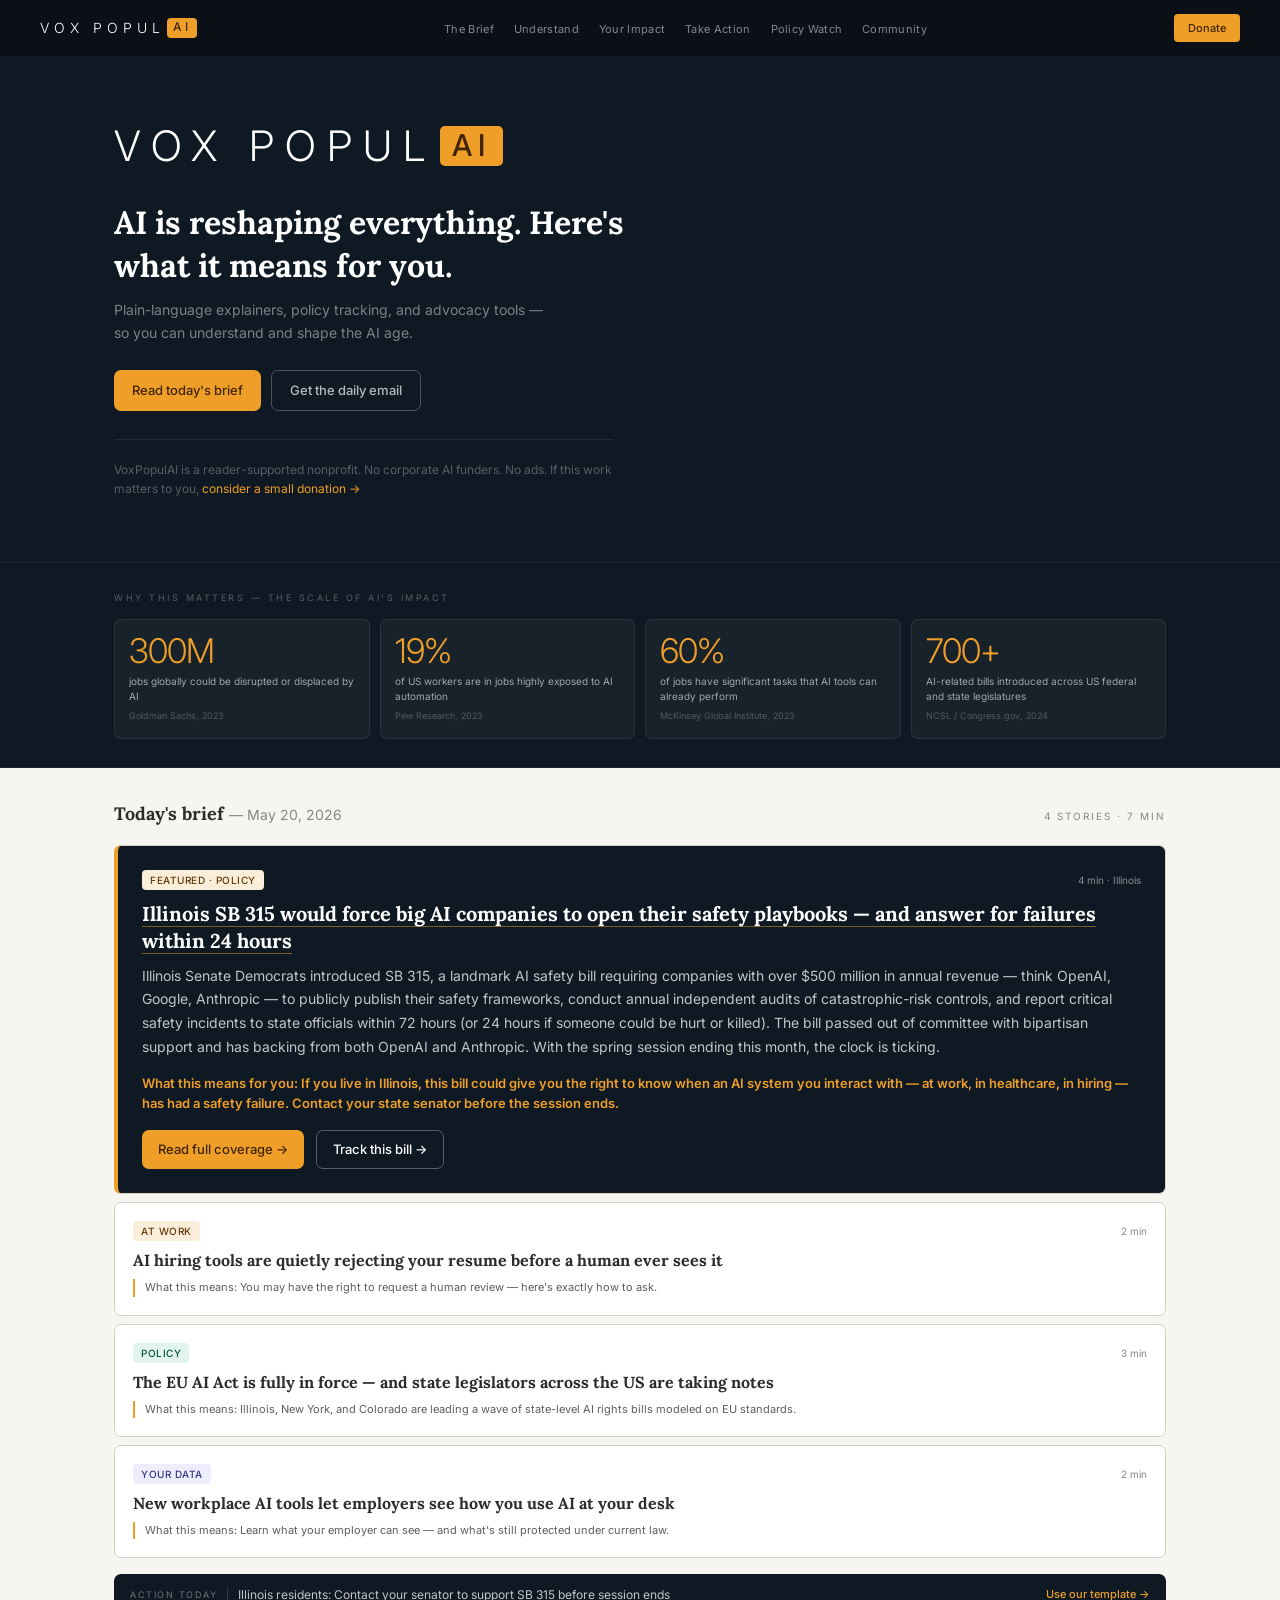
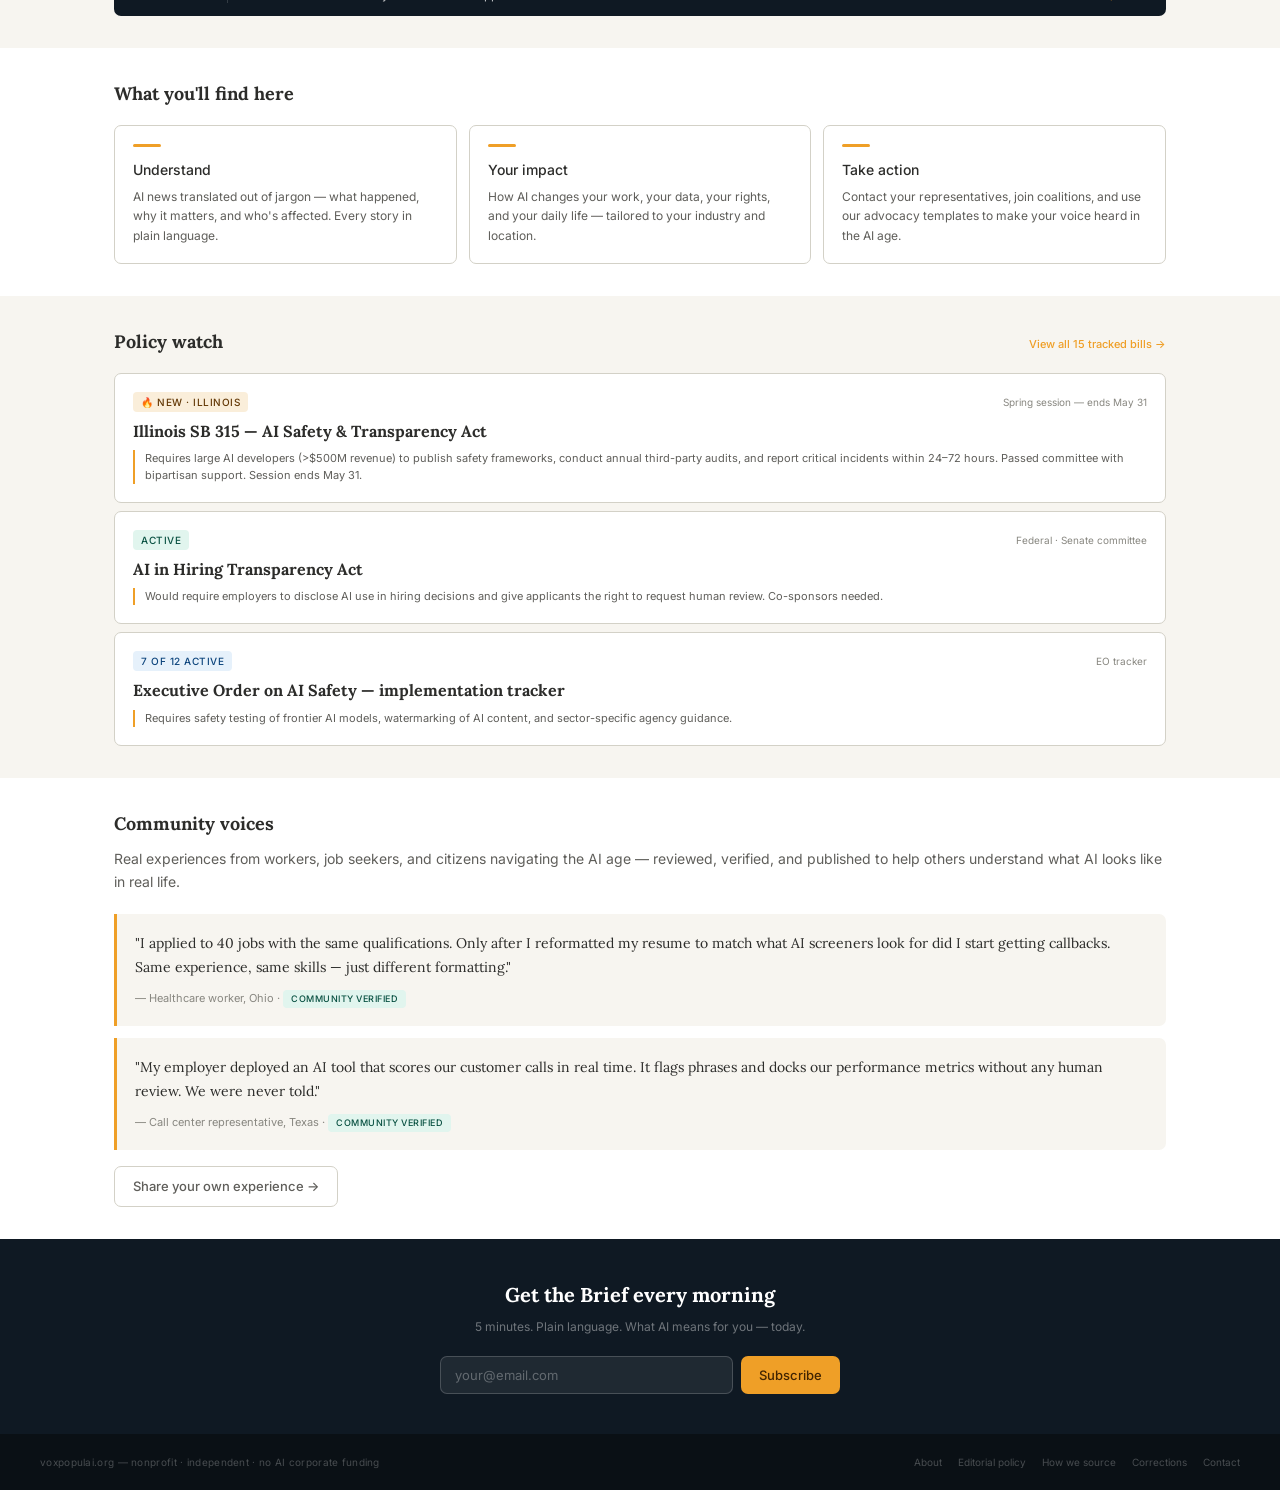
==== commit 082a15ee: "Add files via upload" ====
--- a/index.html
+++ b/index.html
@@ -130,9 +130,26 @@
 <section class="section section--surface" id="brief" aria-label="Today's brief">
   <div class="container">
     <div class="section__header">
-      <h2 class="section__title">Today's brief <span style="font-size:14px;font-weight:400;color:var(--color-text-faint);font-family:var(--font-sans)">— April 23, 2026</span></h2>
-      <span class="section__meta">3 stories · 5 min</span>
-    </div>
+      <h2 class="section__title">Today's brief <span style="font-size:14px;font-weight:400;color:var(--color-text-faint);font-family:var(--font-sans)">— May 20, 2026</span></h2>
+      <span class="section__meta">4 stories · 7 min</span>
+    </div>
+
+    <!-- ── Hero Article: Illinois SB 315 ── -->
+    <article class="card mb-8" aria-label="Illinois SB 315 hero article" style="border-left: 4px solid var(--color-amber); background: var(--color-dark); color: var(--color-text-inv, #fff); border-radius: var(--radius-md); padding: 24px;">
+      <div class="card__meta" style="margin-bottom:10px">
+        <span class="badge badge--amber">Featured · Policy</span>
+        <span class="card__read-time" style="color:rgba(255,255,255,0.5)">4 min · Illinois</span>
+      </div>
+      <h3 style="font-family:var(--font-serif);font-size:20px;font-weight:700;color:#fff;line-height:1.35;margin-bottom:10px">
+        <a href="https://capitolnewsillinois.com/news/senate-democrats-introduce-bills-to-regulate-artificial-intelligence/" target="_blank" rel="noopener" style="color:#fff;text-decoration:none;border-bottom:1px solid rgba(239,159,39,0.5)">Illinois SB 315 would force big AI companies to open their safety playbooks — and answer for failures within 24 hours</a>
+      </h3>
+      <p style="font-size:14px;color:rgba(255,255,255,0.75);line-height:1.7;margin-bottom:14px">Illinois Senate Democrats introduced SB 315, a landmark AI safety bill requiring companies with over $500 million in annual revenue — think OpenAI, Google, Anthropic — to publicly publish their safety frameworks, conduct annual independent audits of catastrophic-risk controls, and report critical safety incidents to state officials within 72 hours (or 24 hours if someone could be hurt or killed). The bill passed out of committee with bipartisan support and has backing from both OpenAI and Anthropic. With the spring session ending this month, the clock is ticking.</p>
+      <p style="font-size:13px;font-weight:600;color:var(--color-amber);margin-bottom:16px">What this means for you: If you live in Illinois, this bill could give you the right to know when an AI system you interact with — at work, in healthcare, in hiring — has had a safety failure. Contact your state senator before the session ends.</p>
+      <div style="display:flex;gap:12px;flex-wrap:wrap">
+        <a href="https://capitolnewsillinois.com/news/senate-democrats-introduce-bills-to-regulate-artificial-intelligence/" target="_blank" rel="noopener" class="btn btn--amber" style="font-size:13px;padding:8px 16px">Read full coverage →</a>
+        <a href="policy-watch.html" class="btn btn--outline" style="font-size:13px;padding:8px 16px;border-color:rgba(255,255,255,0.3);color:#fff">Track this bill →</a>
+      </div>
+    </article>
 
     <article class="card mb-8" aria-label="AI hiring story">
       <div class="card__meta">
@@ -148,8 +165,8 @@
         <span class="badge badge--teal">Policy</span>
         <span class="card__read-time">3 min</span>
       </div>
-      <h3 class="card__headline"><a href="article.html">The EU AI Act is now fully in force — and US lawmakers are taking notes</a></h3>
-      <p class="card__means">What this means: New transparency rights could extend to US workers within two years.</p>
+      <h3 class="card__headline"><a href="article.html">The EU AI Act is fully in force — and state legislators across the US are taking notes</a></h3>
+      <p class="card__means">What this means: Illinois, New York, and Colorado are leading a wave of state-level AI rights bills modeled on EU standards.</p>
     </article>
 
     <article class="card" aria-label="Workplace AI monitoring story">
@@ -158,13 +175,13 @@
         <span class="card__read-time">2 min</span>
       </div>
       <h3 class="card__headline"><a href="article.html">New workplace AI tools let employers see how you use AI at your desk</a></h3>
-      <p class="card__means">What this means: Learn what your employer can see — and what's still protected.</p>
+      <p class="card__means">What this means: Learn what your employer can see — and what's still protected under current law.</p>
     </article>
 
     <div class="action-bar" role="complementary" aria-label="Today's action">
       <span class="action-bar__label">Action today</span>
       <div class="action-bar__divider"></div>
-      <span class="action-bar__text">Contact your rep about the AI in Hiring Transparency Act</span>
+      <span class="action-bar__text">Illinois residents: Contact your senator to support SB 315 before session ends</span>
       <a href="take-action.html" class="action-bar__cta">Use our template →</a>
     </div>
   </div>
@@ -199,12 +216,20 @@
   <div class="container">
     <div class="section__header">
       <h2 class="section__title">Policy watch</h2>
-      <a href="policy-watch.html" class="section__link">View all 14 tracked bills →</a>
+      <a href="policy-watch.html" class="section__link">View all 15 tracked bills →</a>
     </div>
     <div class="card mb-8">
       <div class="card__meta">
-        <span class="badge badge--amber">Active</span>
-        <span class="card__read-time">Senate committee</span>
+        <span class="badge badge--amber">🔥 New · Illinois</span>
+        <span class="card__read-time">Spring session — ends May 31</span>
+      </div>
+      <h3 class="card__headline"><a href="https://capitolnewsillinois.com/news/senate-democrats-introduce-bills-to-regulate-artificial-intelligence/" target="_blank" rel="noopener">Illinois SB 315 — AI Safety & Transparency Act</a></h3>
+      <p class="card__means">Requires large AI developers (&gt;$500M revenue) to publish safety frameworks, conduct annual third-party audits, and report critical incidents within 24–72 hours. Passed committee with bipartisan support. Session ends May 31.</p>
+    </div>
+    <div class="card mb-8">
+      <div class="card__meta">
+        <span class="badge badge--teal">Active</span>
+        <span class="card__read-time">Federal · Senate committee</span>
       </div>
       <h3 class="card__headline">AI in Hiring Transparency Act</h3>
       <p class="card__means">Would require employers to disclose AI use in hiring decisions and give applicants the right to request human review. Co-sponsors needed.</p>
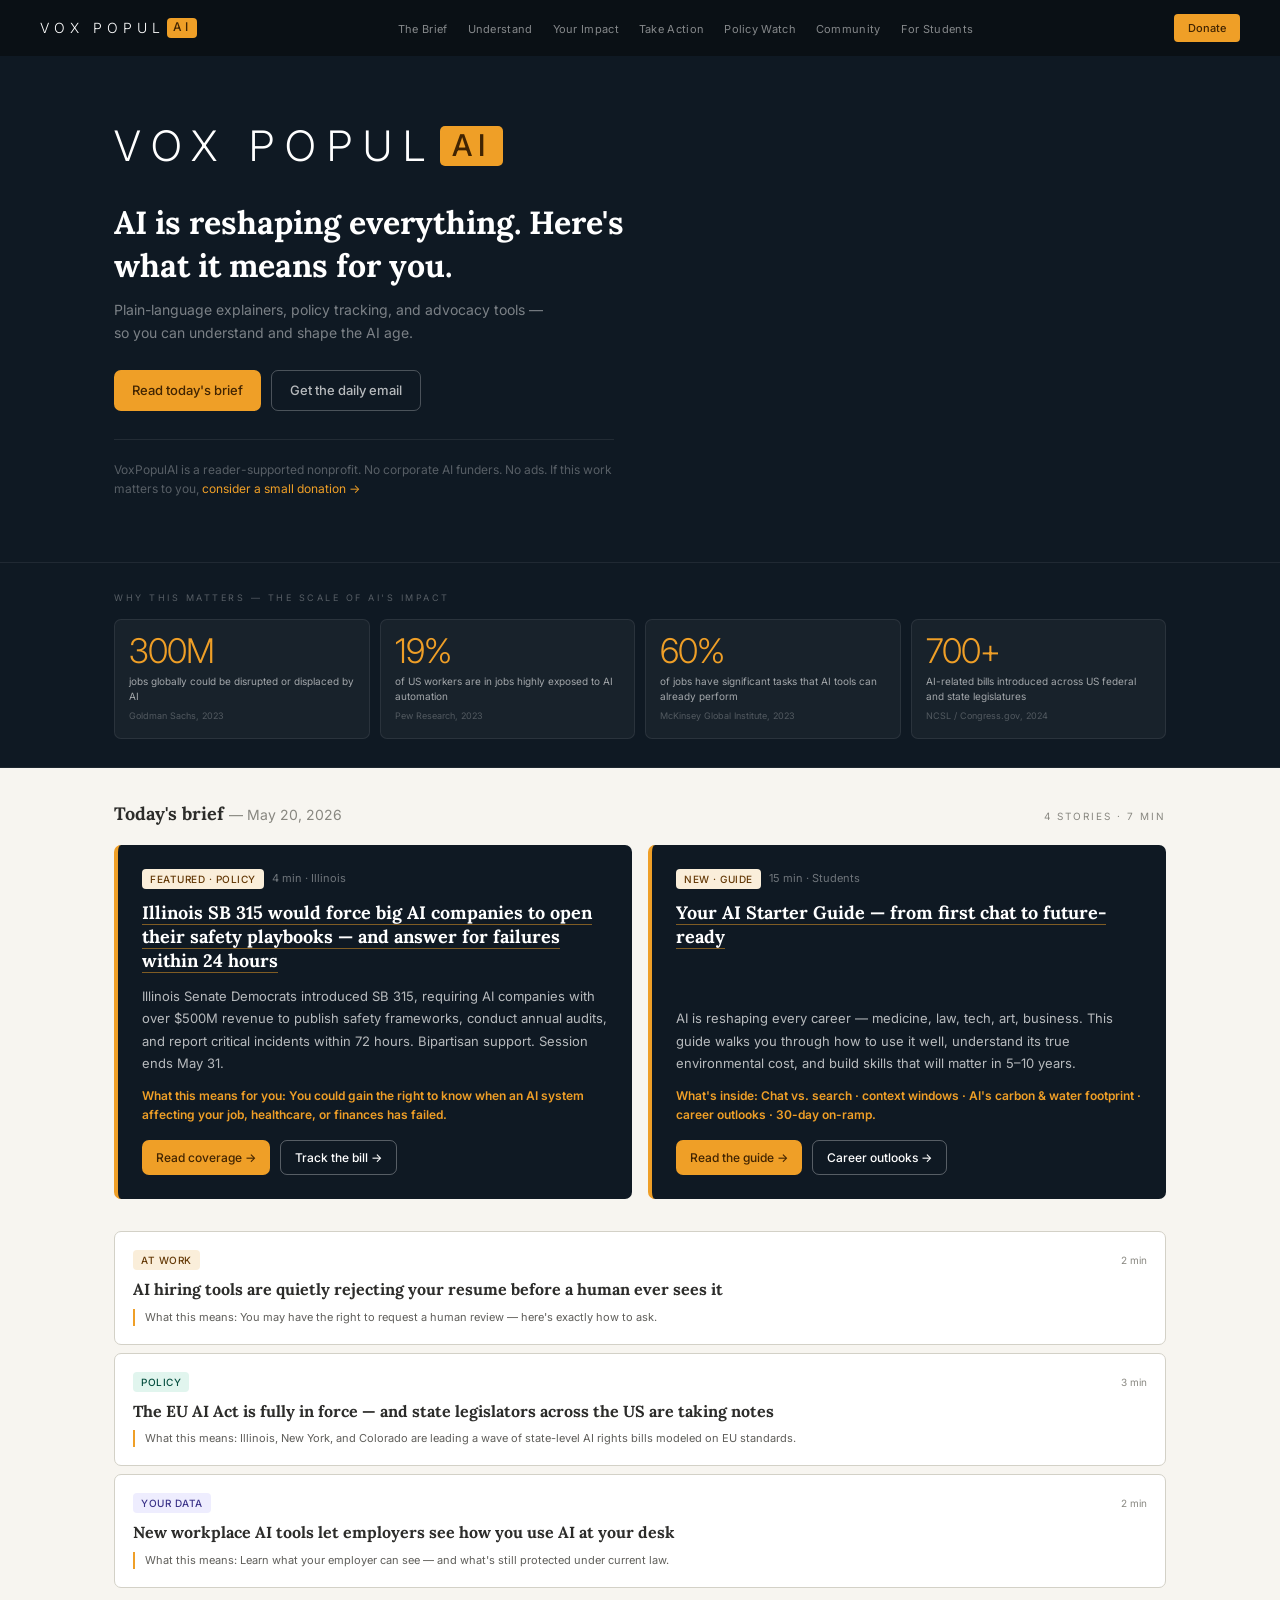
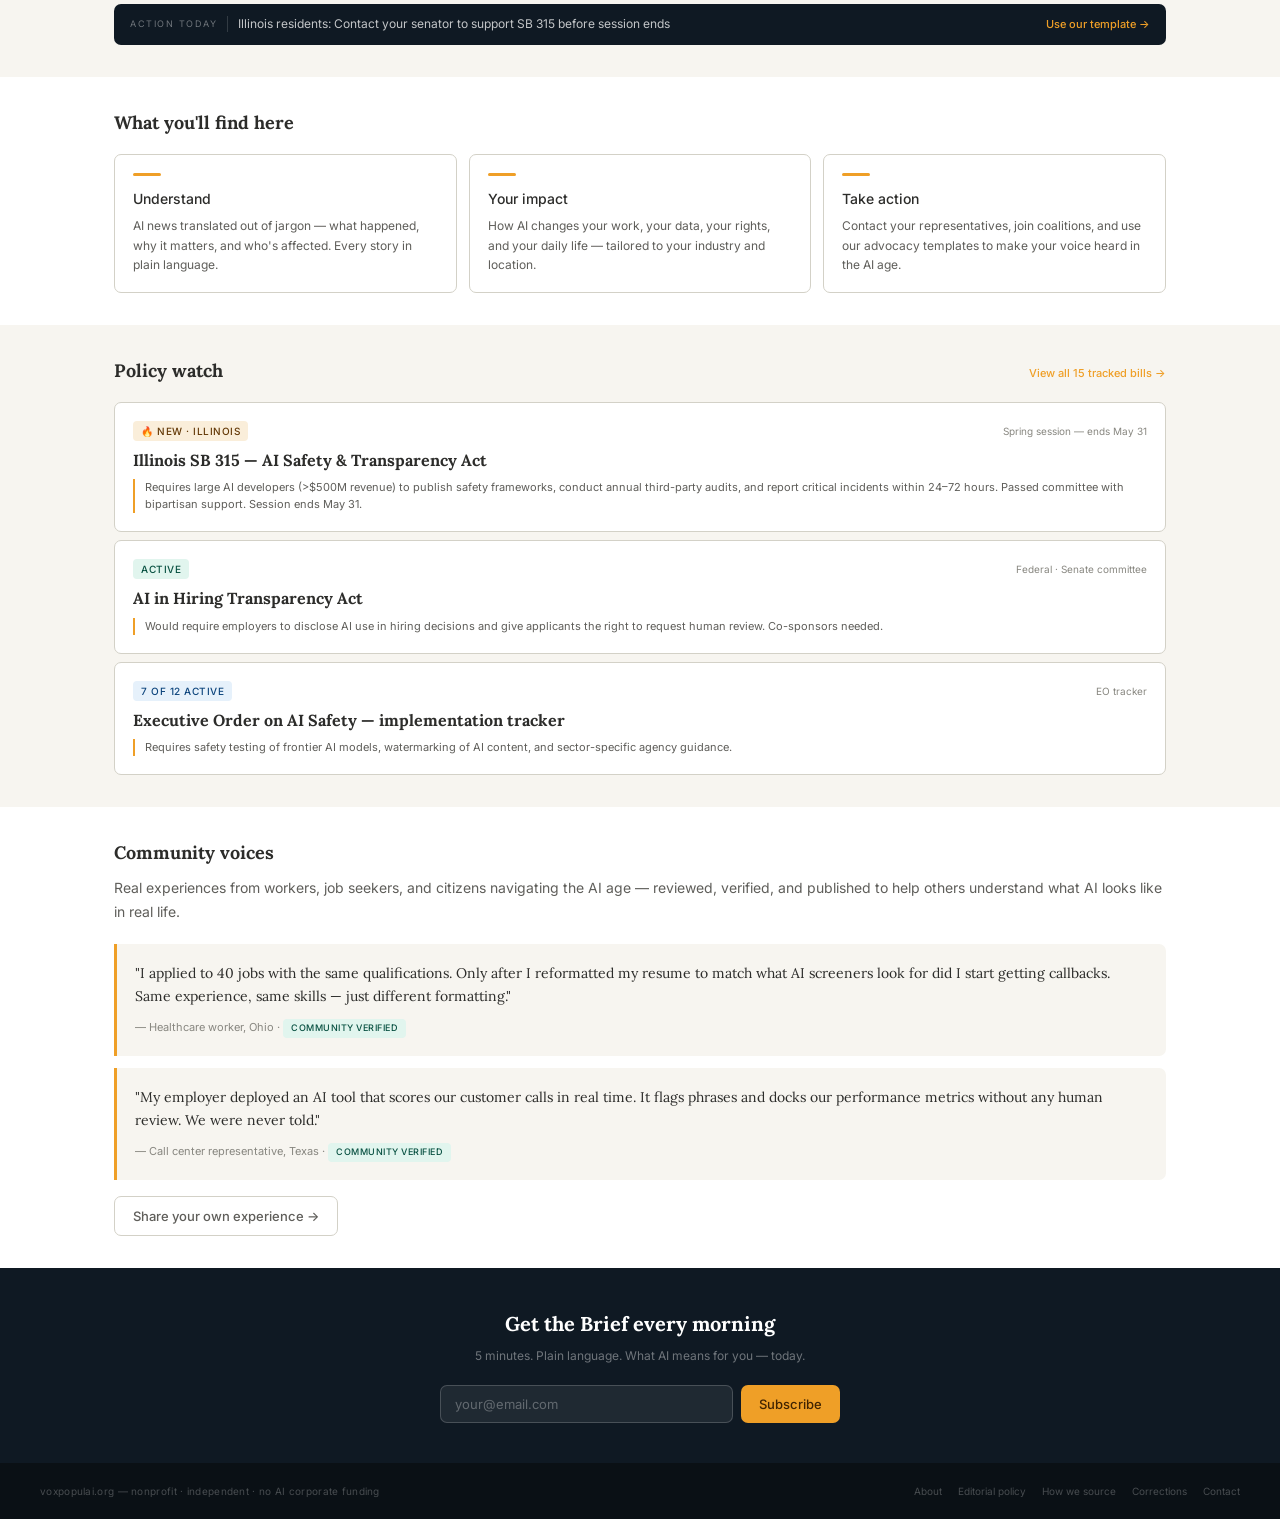
==== commit 30e1e5df: "Add files via upload" ====
--- a/index.html
+++ b/index.html
@@ -22,6 +22,7 @@
     <li><a href="take-action.html">Take Action</a></li>
     <li><a href="policy-watch.html">Policy Watch</a></li>
     <li><a href="#community">Community</a></li>
+    <li><a href="student-ai-guide.html">For Students</a></li>
   </ul>
   <div class="nav__right">
     <button class="btn--donate" data-donate-open aria-label="Donate to VoxPopulAI">Donate</button>
@@ -38,6 +39,7 @@
   <a href="take-action.html">Take Action</a>
   <a href="policy-watch.html">Policy Watch</a>
   <a href="#community">Community</a>
+  <a href="student-ai-guide.html">For Students</a>
   <a href="#" class="donate-link" data-donate-open>Donate — $1 · $3 · $5</a>
 </div>
 
@@ -134,22 +136,50 @@
       <span class="section__meta">4 stories · 7 min</span>
     </div>
 
-    <!-- ── Hero Article: Illinois SB 315 ── -->
-    <article class="card mb-8" aria-label="Illinois SB 315 hero article" style="border-left: 4px solid var(--color-amber); background: var(--color-dark); color: var(--color-text-inv, #fff); border-radius: var(--radius-md); padding: 24px;">
-      <div class="card__meta" style="margin-bottom:10px">
-        <span class="badge badge--amber">Featured · Policy</span>
-        <span class="card__read-time" style="color:rgba(255,255,255,0.5)">4 min · Illinois</span>
-      </div>
-      <h3 style="font-family:var(--font-serif);font-size:20px;font-weight:700;color:#fff;line-height:1.35;margin-bottom:10px">
-        <a href="https://capitolnewsillinois.com/news/senate-democrats-introduce-bills-to-regulate-artificial-intelligence/" target="_blank" rel="noopener" style="color:#fff;text-decoration:none;border-bottom:1px solid rgba(239,159,39,0.5)">Illinois SB 315 would force big AI companies to open their safety playbooks — and answer for failures within 24 hours</a>
-      </h3>
-      <p style="font-size:14px;color:rgba(255,255,255,0.75);line-height:1.7;margin-bottom:14px">Illinois Senate Democrats introduced SB 315, a landmark AI safety bill requiring companies with over $500 million in annual revenue — think OpenAI, Google, Anthropic — to publicly publish their safety frameworks, conduct annual independent audits of catastrophic-risk controls, and report critical safety incidents to state officials within 72 hours (or 24 hours if someone could be hurt or killed). The bill passed out of committee with bipartisan support and has backing from both OpenAI and Anthropic. With the spring session ending this month, the clock is ticking.</p>
-      <p style="font-size:13px;font-weight:600;color:var(--color-amber);margin-bottom:16px">What this means for you: If you live in Illinois, this bill could give you the right to know when an AI system you interact with — at work, in healthcare, in hiring — has had a safety failure. Contact your state senator before the session ends.</p>
-      <div style="display:flex;gap:12px;flex-wrap:wrap">
-        <a href="https://capitolnewsillinois.com/news/senate-democrats-introduce-bills-to-regulate-artificial-intelligence/" target="_blank" rel="noopener" class="btn btn--amber" style="font-size:13px;padding:8px 16px">Read full coverage →</a>
-        <a href="policy-watch.html" class="btn btn--outline" style="font-size:13px;padding:8px 16px;border-color:rgba(255,255,255,0.3);color:#fff">Track this bill →</a>
-      </div>
-    </article>
+    <!-- ── Featured: SB 315 + Student Guide side by side ── -->
+    <div style="display:grid;grid-template-columns:1fr 1fr;gap:16px;margin-bottom:32px" class="featured-pair">
+
+      <!-- Left: Illinois SB 315 -->
+      <article aria-label="Illinois SB 315 hero article" style="border-left:4px solid var(--color-amber);background:var(--color-dark);color:#fff;border-radius:var(--radius-md);padding:24px;display:flex;flex-direction:column">
+        <div style="display:flex;align-items:center;gap:8px;margin-bottom:12px">
+          <span class="badge badge--amber">Featured · Policy</span>
+          <span style="font-size:11px;color:rgba(255,255,255,0.4)">4 min · Illinois</span>
+        </div>
+        <h3 style="font-family:var(--font-serif);font-size:18px;font-weight:700;color:#fff;line-height:1.35;margin-bottom:12px;flex:1">
+          <a href="https://capitolnewsillinois.com/news/senate-democrats-introduce-bills-to-regulate-artificial-intelligence/" target="_blank" rel="noopener" style="color:#fff;text-decoration:none;border-bottom:1px solid rgba(239,159,39,0.5)">Illinois SB 315 would force big AI companies to open their safety playbooks — and answer for failures within 24 hours</a>
+        </h3>
+        <p style="font-size:13px;color:rgba(255,255,255,0.7);line-height:1.7;margin-bottom:12px">Illinois Senate Democrats introduced SB 315, requiring AI companies with over $500M revenue to publish safety frameworks, conduct annual audits, and report critical incidents within 72 hours. Bipartisan support. Session ends May 31.</p>
+        <p style="font-size:12px;font-weight:600;color:var(--color-amber);margin-bottom:16px">What this means for you: You could gain the right to know when an AI system affecting your job, healthcare, or finances has failed.</p>
+        <div style="display:flex;gap:10px;flex-wrap:wrap;margin-top:auto">
+          <a href="https://capitolnewsillinois.com/news/senate-democrats-introduce-bills-to-regulate-artificial-intelligence/" target="_blank" rel="noopener" class="btn btn--amber" style="font-size:12px;padding:7px 14px">Read coverage →</a>
+          <a href="policy-watch.html" class="btn btn--outline" style="font-size:12px;padding:7px 14px;border-color:rgba(255,255,255,0.3);color:#fff">Track the bill →</a>
+        </div>
+      </article>
+
+      <!-- Right: Student AI Guide -->
+      <article aria-label="Student AI guide feature" style="border-left:4px solid var(--color-amber);background:var(--color-dark);color:#fff;border-radius:var(--radius-md);padding:24px;display:flex;flex-direction:column">
+        <div style="display:flex;align-items:center;gap:8px;margin-bottom:12px">
+          <span class="badge badge--amber">New · Guide</span>
+          <span style="font-size:11px;color:rgba(255,255,255,0.4)">15 min · Students</span>
+        </div>
+        <h3 style="font-family:var(--font-serif);font-size:18px;font-weight:700;color:#fff;line-height:1.35;margin-bottom:12px;flex:1">
+          <a href="student-ai-guide.html" style="color:#fff;text-decoration:none;border-bottom:1px solid rgba(239,159,39,0.5)">Your AI Starter Guide — from first chat to future-ready</a>
+        </h3>
+        <p style="font-size:13px;color:rgba(255,255,255,0.7);line-height:1.7;margin-bottom:12px">AI is reshaping every career — medicine, law, tech, art, business. This guide walks you through how to use it well, understand its true environmental cost, and build skills that will matter in 5–10 years.</p>
+        <p style="font-size:12px;font-weight:600;color:var(--color-amber);margin-bottom:16px">What's inside: Chat vs. search · context windows · AI's carbon &amp; water footprint · career outlooks · 30-day on-ramp.</p>
+        <div style="display:flex;gap:10px;flex-wrap:wrap;margin-top:auto">
+          <a href="student-ai-guide.html" class="btn btn--amber" style="font-size:12px;padding:7px 14px">Read the guide →</a>
+          <a href="student-ai-guide.html#careers" class="btn btn--outline" style="font-size:12px;padding:7px 14px;border-color:rgba(255,255,255,0.3);color:#fff">Career outlooks →</a>
+        </div>
+      </article>
+
+    </div>
+
+    <style>
+      @media (max-width: 640px) {
+        .featured-pair { grid-template-columns: 1fr !important; }
+      }
+    </style>
 
     <article class="card mb-8" aria-label="AI hiring story">
       <div class="card__meta">
